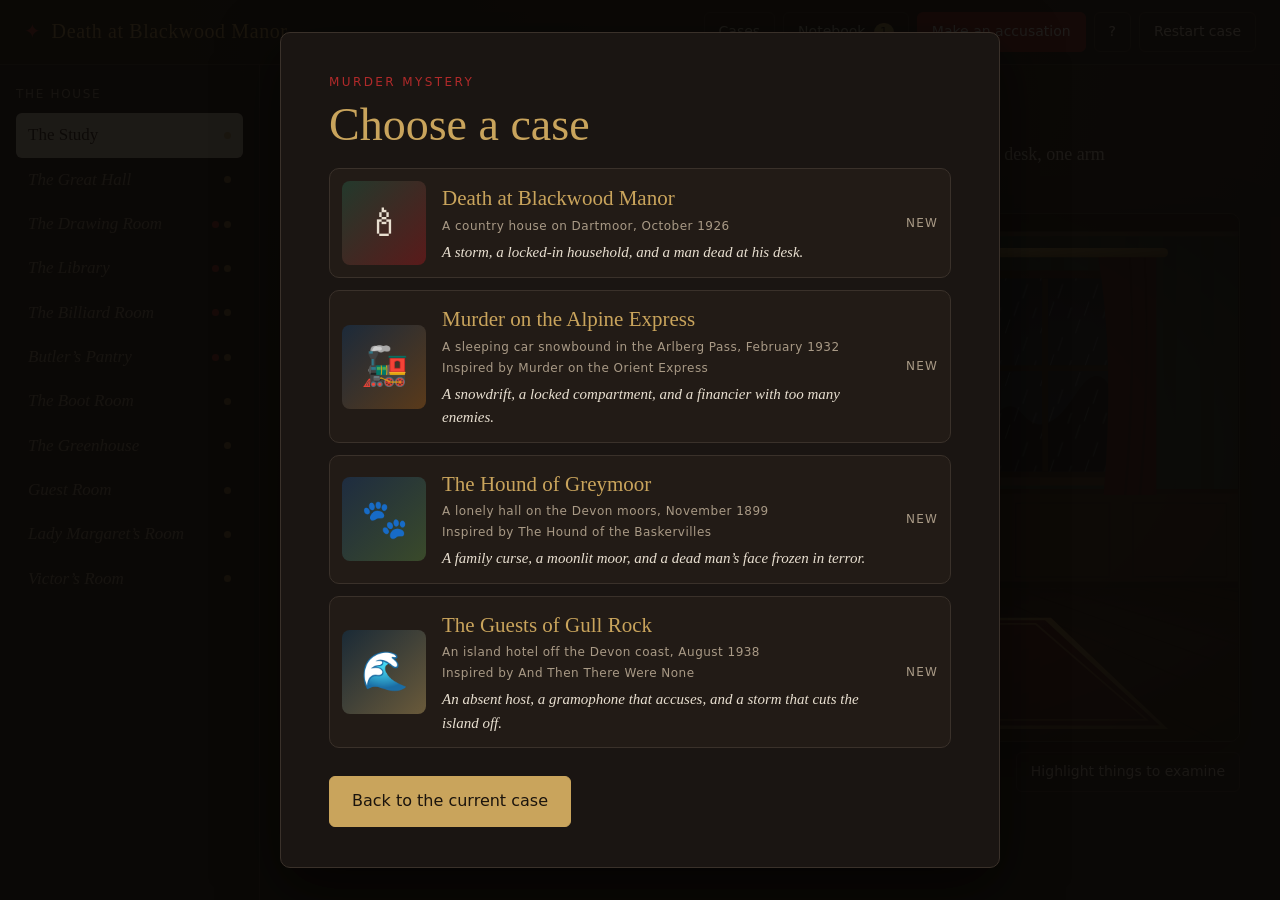
==== web/index.html @ e7888c0e "Three new cases inspired by famous novels, plus a case picker - Murder on the Alpine Express (snowbo" ====
<!doctype html>
<html lang="en">
<head>
  <meta charset="utf-8">
  <meta name="viewport" content="width=device-width, initial-scale=1">
  <title>Murder Mystery</title>
  <link rel="stylesheet" href="style.css">
</head>
<body>
  <header class="topbar">
    <div class="brand">
      <span class="brand-mark">✦</span>
      <span id="case-title">Murder Mystery</span>
    </div>
    <nav class="actions">
      <button id="btn-cases" class="btn btn-ghost">Cases</button>
      <button id="btn-notebook" class="btn">Notebook <span id="clue-count" class="badge">0</span></button>
      <button id="btn-accuse" class="btn btn-danger">Make an accusation</button>
      <button id="btn-help" class="btn btn-ghost" title="How to play">?</button>
      <button id="btn-new" class="btn btn-ghost">Restart case</button>
    </nav>
  </header>

  <main class="layout">
    <aside class="map">
      <h2 id="places-label">Places</h2>
      <ul id="room-list"></ul>
    </aside>

    <section class="room" id="room">
      <h1 id="room-name"></h1>
      <p id="room-desc" class="room-desc"></p>

      <div class="scene-wrap">
        <div id="scene" class="scene"></div>
        <div id="scene-label" class="scene-label" hidden></div>
      </div>
      <div class="scene-bar">
        <span id="scene-count" class="scene-count"></span>
        <button id="btn-hint" class="btn btn-ghost">Highlight things to examine</button>
      </div>
      <article id="reading" class="reading" hidden></article>

      <div id="people-wrap">
        <h3>People here</h3>
        <div id="people" class="people"></div>
      </div>
    </section>
  </main>

  <!-- Interview drawer -->
  <div id="interview" class="overlay" hidden>
    <div class="panel panel-wide">
      <button class="close" data-close>×</button>
      <div class="interview-head">
        <div id="iv-portrait" class="portrait"></div>
        <div>
          <h2 id="iv-name"></h2>
          <div id="iv-role" class="role"></div>
          <p id="iv-bio" class="bio"></p>
        </div>
      </div>
      <div id="iv-log" class="iv-log"></div>
      <h3>Ask about</h3>
      <div id="iv-topics" class="topics"></div>
    </div>
  </div>

  <!-- Notebook -->
  <div id="notebook" class="overlay" hidden>
    <div class="panel panel-wide">
      <button class="close" data-close>×</button>
      <h2>Notebook</h2>
      <div class="tabs" id="nb-tabs">
        <button data-tab="evidence" class="tab active">Evidence</button>
        <button data-tab="testimony" class="tab">Testimony</button>
        <button data-tab="timeline" class="tab">Timeline</button>
        <button data-tab="people" class="tab">People</button>
      </div>
      <div id="nb-body" class="nb-body"></div>
    </div>
  </div>

  <!-- Accusation -->
  <div id="accuse" class="overlay" hidden>
    <div class="panel panel-wide">
      <button class="close" data-close>×</button>
      <h2>Name the killer</h2>
      <p class="muted">You only get to be wrong so many times before people stop listening.</p>
      <form id="accuse-form">
        <fieldset><legend>Who did it?</legend><div id="acc-culprit" class="choices"></div></fieldset>
        <fieldset><legend>How was it done?</legend><div id="acc-method" class="choices"></div></fieldset>
        <fieldset><legend>Why?</legend><div id="acc-motive" class="choices"></div></fieldset>
        <button type="submit" class="btn btn-danger btn-big">Accuse</button>
      </form>
    </div>
  </div>

  <!-- Story screens: intro, verdict, help -->
  <div id="story" class="overlay overlay-dark" hidden>
    <div class="panel panel-story">
      <div id="story-body"></div>
      <div id="story-buttons" class="story-buttons"></div>
    </div>
  </div>

  <div id="toast" class="toast" hidden></div>

  <script type="module" src="js/main.js"></script>
</body>
</html>
---- web/style.css ----
:root {
  --bg: #14110f;
  --bg-2: #1d1916;
  --panel: #f3ead8;
  --panel-2: #e9dcc1;
  --ink: #2a211a;
  --ink-soft: #6b5a48;
  --text: #e8dfd0;
  --text-soft: #a99a86;
  --line: #3a312a;
  --gold: #c9a45c;
  --blood: #8e1f1f;
  --blood-2: #b02a2a;
  --green: #3f6b4f;
  --serif: "Iowan Old Style", "Palatino Linotype", Palatino, "Book Antiqua", Georgia, serif;
  --sans: system-ui, -apple-system, "Segoe UI", Roboto, sans-serif;
}

* { box-sizing: border-box; }
html, body { height: 100%; margin: 0; }
body {
  background: radial-gradient(ellipse at 60% 0%, #2a2019 0%, var(--bg) 60%) fixed, var(--bg);
  color: var(--text);
  font-family: var(--serif);
  font-size: 18px;
  line-height: 1.55;
  display: flex;
  flex-direction: column;
}
[hidden] { display: none !important; }
button { font: inherit; cursor: pointer; }
h1, h2, h3, h4 { font-weight: normal; margin: 0; }
h3 {
  font-family: var(--sans); font-size: 12px; letter-spacing: .14em; text-transform: uppercase;
  color: var(--text-soft); margin: 28px 0 10px;
}

/* ---------- top bar ---------- */
.topbar {
  display: flex; align-items: center; justify-content: space-between; gap: 16px;
  padding: 12px 24px; border-bottom: 1px solid var(--line); background: rgba(0,0,0,.25);
}
.brand { font-size: 20px; letter-spacing: .03em; color: var(--gold); display: flex; gap: 10px; align-items: center; }
.brand-mark { color: var(--blood-2); }
.actions { display: flex; gap: 8px; }

.btn {
  font-family: var(--sans); font-size: 14px;
  background: var(--bg-2); color: var(--text); border: 1px solid var(--line);
  padding: 8px 14px; border-radius: 6px;
}
.btn:hover { border-color: var(--gold); }
.btn-danger { background: var(--blood); border-color: var(--blood); color: #fff; }
.btn-danger:hover { background: var(--blood-2); border-color: var(--blood-2); }
.btn-primary { background: var(--gold); border-color: var(--gold); color: #1b140d; }
.btn-ghost { background: transparent; }
.btn-big { font-size: 16px; padding: 12px 22px; }
.badge {
  display: inline-block; min-width: 20px; padding: 0 6px; margin-left: 4px;
  border-radius: 10px; background: var(--gold); color: #1b140d; font-size: 12px; text-align: center;
}

/* ---------- layout ---------- */
.layout { flex: 1; display: grid; grid-template-columns: 260px 1fr; min-height: 0; }
.map { border-right: 1px solid var(--line); padding: 20px 16px; overflow-y: auto; }
.map h2 { font-family: var(--sans); font-size: 12px; letter-spacing: .14em; text-transform: uppercase; color: var(--text-soft); margin-bottom: 10px; }
.map ul { list-style: none; margin: 0; padding: 0; }
.room-btn {
  width: 100%; display: flex; justify-content: space-between; align-items: center;
  background: none; border: 0; color: var(--text); text-align: left;
  padding: 9px 12px; border-radius: 6px; font-size: 17px;
}
.room-btn:hover { background: var(--bg-2); }
.room-btn.current { background: var(--panel); color: var(--ink); }
.room-btn.unvisited .room-label { color: var(--text-soft); font-style: italic; }
.room-meta { display: flex; gap: 5px; }
.dot { width: 7px; height: 7px; border-radius: 50%; background: var(--gold); opacity: .7; }
.dot-talk { background: var(--blood-2); opacity: 1; }

.room { padding: 20px 40px 48px; overflow-y: auto; max-width: 980px; }
.room h1 { font-size: 34px; color: var(--gold); margin-bottom: 4px; }
.room-desc { font-size: 18px; color: var(--text); max-width: 46em; margin: 0; }

.people { display: flex; flex-wrap: wrap; gap: 12px; }
.person {
  display: flex; align-items: center; gap: 12px; text-align: left;
  background: var(--bg-2); border: 1px solid var(--line); color: var(--text);
  padding: 10px 16px 10px 10px; border-radius: 10px;
}
.person:hover { border-color: var(--gold); }
.person-text { display: flex; flex-direction: column; line-height: 1.25; }
.role { font-family: var(--sans); font-size: 13px; color: var(--text-soft); }
.badge-talk { background: var(--blood-2); color: #fff; margin-left: 6px; }

.portrait {
  flex: none; width: 46px; height: 46px; border-radius: 50%;
  display: grid; place-items: center; font-size: 17px; letter-spacing: .04em;
  color: #fff; background: #555; border: 2px solid rgba(255,255,255,.15);
}
.portrait-big { width: 76px; height: 76px; font-size: 26px; }
.portrait-margaret { background: #4a5a7a; }
.portrait-hale { background: #4f5a4a; }
.portrait-clara { background: #7a5a4a; }
.portrait-thomas { background: #5a5048; }
.portrait-victor { background: #7a3a3a; }

.items { display: flex; flex-wrap: wrap; gap: 10px; }
.item {
  background: var(--panel); color: var(--ink); border: 0;
  padding: 10px 16px; border-radius: 6px; font-size: 17px;
  box-shadow: 0 2px 0 rgba(0,0,0,.4);
}
.item:hover { background: #fff7e6; }
.item.done { background: var(--panel-2); color: var(--ink-soft); }
.tick { color: var(--green); }

.reading {
  margin-top: 24px; background: var(--panel); color: var(--ink);
  padding: 20px 24px; border-radius: 8px; border-left: 4px solid var(--gold);
  max-width: 46em;
}
.reading h4 { font-size: 20px; margin-bottom: 6px; }
.reading p { margin: 0 0 8px; }
.reading-note { font-family: var(--sans); font-size: 13px; color: var(--green); }

/* ---------- overlays ---------- */
.overlay {
  position: fixed; inset: 0; z-index: 10; background: rgba(10,8,6,.7);
  display: grid; place-items: center; padding: 24px;
}
.overlay-dark { background: rgba(10,8,6,.92); }
.panel {
  position: relative; background: var(--panel); color: var(--ink);
  border-radius: 10px; padding: 28px 32px; max-height: calc(100vh - 48px); overflow-y: auto;
  box-shadow: 0 20px 60px rgba(0,0,0,.6);
}
.panel-wide { width: min(820px, 100%); }
.panel h2 { font-size: 28px; margin-bottom: 8px; }
.panel h3 { color: var(--ink-soft); }
.panel .role { color: var(--ink-soft); }
.close {
  position: absolute; top: 10px; right: 14px; background: none; border: 0;
  font-size: 28px; color: var(--ink-soft); line-height: 1;
}
.muted { color: var(--ink-soft); font-style: italic; }
.small { font-size: 14px; }

.interview-head { display: flex; gap: 18px; align-items: center; }
.bio { margin: 4px 0 0; color: var(--ink-soft); }
.iv-log { margin-top: 20px; max-height: 40vh; overflow-y: auto; padding-right: 6px; }
.qa { border-top: 1px solid #d6c7a8; padding: 12px 0; }
.q { font-family: var(--sans); font-size: 14px; color: var(--ink-soft); margin: 0 0 4px; }
.q::before { content: 'You: '; font-weight: 600; }
.a { margin: 0; }
.topics { display: flex; flex-direction: column; gap: 8px; }
.topic {
  text-align: left; background: #fff9ec; border: 1px solid #d6c7a8; color: var(--ink);
  padding: 10px 14px; border-radius: 6px;
}
.topic:hover { border-color: var(--ink); }
.topic-evidence { border-left: 4px solid var(--blood); }
.topic-tag {
  font-family: var(--sans); font-size: 11px; letter-spacing: .08em; text-transform: uppercase;
  color: var(--blood); margin-right: 8px;
}

.tabs { display: flex; gap: 4px; border-bottom: 1px solid #d6c7a8; margin: 12px 0 16px; }
.tab {
  background: none; border: 0; padding: 8px 14px; font-family: var(--sans); font-size: 14px;
  color: var(--ink-soft); border-bottom: 2px solid transparent;
}
.tab.active { color: var(--ink); border-bottom-color: var(--blood); }
.clue { padding: 10px 0; border-bottom: 1px solid #e0d3b7; }
.clue h4 { font-size: 18px; display: flex; justify-content: space-between; gap: 12px; }
.clue p { margin: 4px 0 0; }
.time { font-family: var(--sans); font-size: 13px; color: var(--blood); white-space: nowrap; }
.person-card { display: flex; gap: 14px; align-items: flex-start; }
.timeline { list-style: none; padding: 0; margin: 0; border-left: 2px solid var(--blood); }
.timeline li { display: grid; grid-template-columns: 80px 1fr; gap: 12px; padding: 8px 0 8px 16px; }
.timeline p { margin: 2px 0 0; }

fieldset { border: 0; padding: 0; margin: 18px 0; }
legend { font-family: var(--sans); font-size: 12px; letter-spacing: .14em; text-transform: uppercase; color: var(--ink-soft); margin-bottom: 8px; }
.choices { display: grid; grid-template-columns: 1fr 1fr; gap: 8px; }
.choice {
  display: flex; gap: 10px; align-items: flex-start; padding: 10px 12px;
  background: #fff9ec; border: 1px solid #d6c7a8; border-radius: 6px; cursor: pointer;
}
.choice:has(input:checked) { border-color: var(--blood); box-shadow: inset 0 0 0 1px var(--blood); }
.choice input { margin-top: 5px; accent-color: var(--blood); }

.panel-story {
  width: min(720px, 100%); background: #1a1512; color: var(--text);
  border: 1px solid var(--line); padding: 40px 48px;
}
.panel-story h2 { font-size: 34px; color: var(--gold); margin-bottom: 12px; }
.story-title { font-size: 46px; color: var(--gold); line-height: 1.1; margin-bottom: 8px; }
.eyebrow { font-family: var(--sans); font-size: 12px; letter-spacing: .2em; text-transform: uppercase; color: var(--blood-2); margin: 0 0 8px; }
.tagline { font-style: italic; color: var(--text-soft); }
.rank { font-family: var(--sans); font-size: 14px; letter-spacing: .1em; text-transform: uppercase; color: var(--gold); }
.story-buttons { display: flex; gap: 10px; margin-top: 28px; flex-wrap: wrap; }
.stats { display: flex; gap: 32px; margin-top: 24px; padding-top: 16px; border-top: 1px solid var(--line); }
.stats div { display: flex; flex-direction: column; }
.stats strong { font-size: 28px; color: var(--gold); font-weight: normal; }
.stats span { font-family: var(--sans); font-size: 12px; color: var(--text-soft); text-transform: uppercase; letter-spacing: .1em; }
.help li { margin-bottom: 8px; }

.toast {
  position: fixed; top: 76px; left: 50%; transform: translateX(-50%); z-index: 20;
  background: var(--gold); color: #1b140d; padding: 10px 18px; border-radius: 6px;
  font-family: var(--sans); font-size: 14px; box-shadow: 0 8px 24px rgba(0,0,0,.5);
}

.flash { animation: flash .6s ease-out; }
@keyframes flash { from { opacity: 0; transform: translateY(6px); } to { opacity: 1; transform: none; } }
.toast.flash { animation: toastIn .3s ease-out; }
@keyframes toastIn { from { opacity: 0; transform: translate(-50%, -8px); } to { opacity: 1; transform: translate(-50%, 0); } }

@media (max-width: 800px) {
  .layout { grid-template-columns: 1fr; }
  .map { border-right: 0; border-bottom: 1px solid var(--line); }
  .room { padding: 24px 16px; }
  .choices { grid-template-columns: 1fr; }
}

/* ---------- illustrated scene ---------- */
.room { max-width: 1240px; }
.scene-wrap { position: relative; margin-top: 16px; }
.scene {
  border-radius: 10px; overflow: hidden; border: 1px solid var(--line);
  box-shadow: 0 12px 40px rgba(0,0,0,.5); background: #000; line-height: 0;
  aspect-ratio: 16 / 9; width: min(100%, calc((100vh - 290px) * 16 / 9)); min-width: min(100%, 560px);
}
.scene-svg { display: block; width: 100%; height: 100%; }
.scene .hot { cursor: pointer; transition: filter .15s; }
.scene .hot:hover { filter: brightness(1.35) drop-shadow(0 0 10px rgba(255, 214, 120, .9)); }
.scene .hot.done:hover { filter: brightness(1.15) drop-shadow(0 0 6px rgba(255, 214, 120, .5)); }
.scene.hints .hot:not(.done) { animation: hint 1s ease-in-out infinite alternate; }
@keyframes hint {
  from { filter: drop-shadow(0 0 2px rgba(255, 214, 120, .4)); }
  to   { filter: brightness(1.4) drop-shadow(0 0 16px rgba(255, 214, 120, 1)); }
}
.scene-label {
  position: absolute; transform: translate(14px, -130%); pointer-events: none; z-index: 2;
  background: rgba(20, 16, 12, .92); color: var(--text); border: 1px solid var(--gold);
  font-family: var(--sans); font-size: 13px; padding: 4px 10px; border-radius: 4px; white-space: nowrap;
}
#reading { position: relative; margin-top: 14px; max-width: none; }
.reading .close { top: 6px; right: 10px; font-size: 24px; }
.scene-bar {
  max-width: calc((100vh - 290px) * 16 / 9); min-width: min(100%, 560px);
  display: flex; justify-content: space-between; align-items: center; gap: 12px;
  margin-top: 10px; font-family: var(--sans); font-size: 13px; color: var(--text-soft);
}

/* ---------- case picker ---------- */
.case-list { display: flex; flex-direction: column; gap: 12px; margin-top: 18px; }
.case-card {
  display: grid; grid-template-columns: 84px 1fr auto; gap: 16px; align-items: center; text-align: left;
  background: #221b16; border: 1px solid var(--line); color: var(--text); border-radius: 10px; padding: 12px;
}
.case-card:hover { border-color: var(--gold); background: #2a211b; }
.case-art { width: 84px; height: 84px; border-radius: 8px; display: grid; place-items: center; font-size: 38px; }
.case-text { display: flex; flex-direction: column; gap: 2px; }
.case-text strong { font-size: 21px; font-weight: normal; color: var(--gold); }
.case-meta { font-family: var(--sans); font-size: 12px; color: var(--text-soft); letter-spacing: .04em; }
.case-tag { font-style: italic; font-size: 15px; margin-top: 4px; }
.case-status { font-family: var(--sans); font-size: 12px; color: var(--text-soft); text-transform: uppercase; letter-spacing: .1em; white-space: nowrap; }
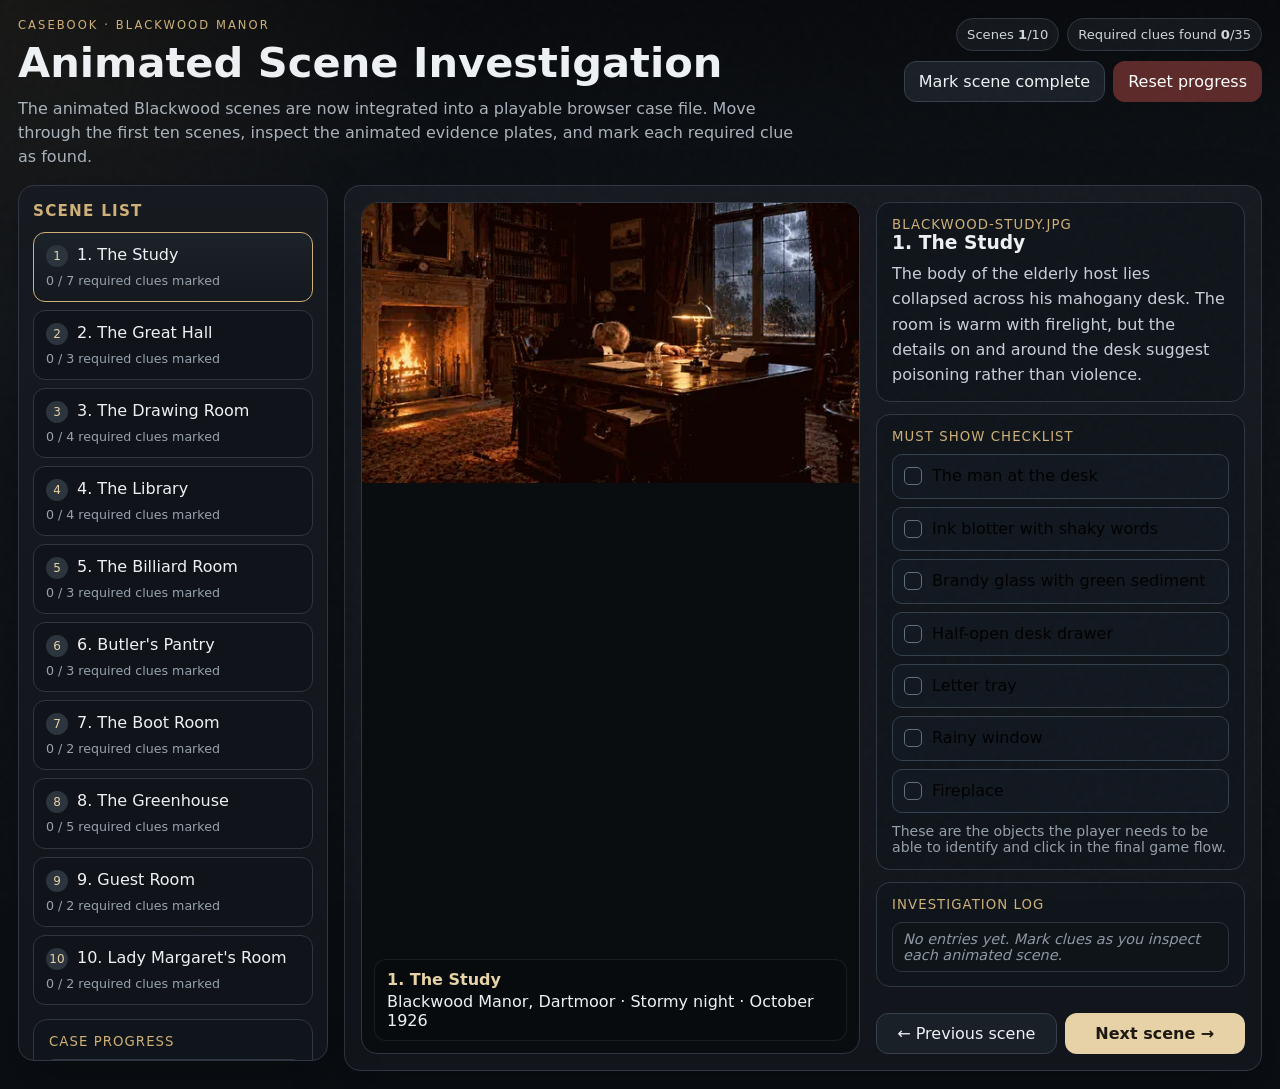
==== commit b55482f6: "Deploy animated Blackwood game" ====
--- a/web/index.html
+++ b/web/index.html
@@ -1,111 +1,89 @@
 <!doctype html>
 <html lang="en">
 <head>
-  <meta charset="utf-8">
-  <meta name="viewport" content="width=device-width, initial-scale=1">
-  <title>Murder Mystery</title>
-  <link rel="stylesheet" href="style.css">
+<meta charset="utf-8">
+<meta name="viewport" content="width=device-width, initial-scale=1, viewport-fit=cover">
+<title>Blackwood Manor Investigation</title>
+<style>
+:root{--bg:#0c0e12;--panel:#151a20;--panel2:#1d232b;--line:#303743;--text:#eef1f4;--muted:#aab3bc;--gold:#cfb078;--gold2:#e6d2a6;--green:#4d8a67;--red:#8e4949;--shadow:0 20px 50px rgba(0,0,0,.35);--r:16px}
+*{box-sizing:border-box} body{margin:0;background:radial-gradient(circle at top left, rgba(207,176,120,.08), transparent 28rem), linear-gradient(180deg,#080a0d,#10151b 30%,#0b0f14 100%);color:var(--text);font-family:Inter,system-ui,-apple-system,Segoe UI,Roboto,Arial,sans-serif}
+body:before{content:"";position:fixed;inset:0;pointer-events:none;opacity:.05;background-image:url("data:image/svg+xml,%3Csvg xmlns='http://www.w3.org/2000/svg' viewBox='0 0 140 140'%3E%3Cfilter id='n'%3E%3CfeTurbulence type='fractalNoise' baseFrequency='.9' numOctaves='4' stitchTiles='stitch'/%3E%3C/filter%3E%3Crect width='100%25' height='100%25' filter='url(%23n)' opacity='.4'/%3E%3C/svg%3E")}
+.app{max-width:1380px;margin:0 auto;padding:18px}.top{display:flex;justify-content:space-between;align-items:flex-start;gap:20px;margin-bottom:16px}.title small{display:block;color:var(--gold);letter-spacing:.18em;text-transform:uppercase;font-size:.72rem;margin-bottom:6px}.title h1{margin:0;font-size:clamp(1.55rem, 3.8vw, 2.6rem)}.title p{margin:10px 0 0;color:var(--muted);max-width:780px;line-height:1.5}.actions{display:flex;gap:8px;flex-wrap:wrap}button{font:inherit;border:1px solid transparent;border-radius:12px;padding:10px 14px;cursor:pointer;transition:.16s ease}button:hover{transform:translateY(-1px)} .primary{background:var(--gold2);color:#1d1811;font-weight:700} .ghost{background:#1a2027;color:var(--text);border-color:#37404b} .danger{background:#5d2a2a;color:#fff}.stats{display:flex;gap:8px;flex-wrap:wrap;justify-content:flex-end} .chip{background:#14181d;border:1px solid var(--line);border-radius:999px;padding:8px 10px;color:#cfd6dd;font-size:.82rem}.layout{display:grid;grid-template-columns:310px 1fr;gap:16px}.panel{background:linear-gradient(180deg,rgba(23,27,33,.98),rgba(18,22,28,.98));border:1px solid var(--line);border-radius:var(--r);box-shadow:var(--shadow)}.sidebar{padding:14px;position:sticky;top:12px;align-self:start;max-height:calc(100vh - 24px);overflow:auto}.sidebar h2{font-size:.95rem;letter-spacing:.08em;text-transform:uppercase;color:var(--gold);margin:2px 0 12px}.scene-list{display:flex;flex-direction:column;gap:8px}.scene-btn{text-align:left;background:#10141a;border:1px solid #2e3741;color:var(--text);padding:12px;border-radius:12px}.scene-btn.active{border-color:var(--gold);background:linear-gradient(180deg,#1c2229,#14191f)}.scene-btn .num{display:inline-grid;place-items:center;width:22px;height:22px;border-radius:50%;background:#2c343d;color:var(--gold2);font-size:.75rem;margin-right:9px}.scene-btn .meta{display:block;color:#97a2ad;font-size:.79rem;margin-top:5px;line-height:1.35}.main{padding:16px}.stage{display:grid;grid-template-columns:1.15fr .85fr;gap:16px}.viewer{background:#0a0d10;border:1px solid #2e3640;border-radius:16px;overflow:hidden;position:relative}.viewer img{display:block;width:100%;height:auto;aspect-ratio:16/9;object-fit:cover;background:#07090b}.viewer .caption{position:absolute;left:12px;right:12px;bottom:12px;background:rgba(8,11,15,.82);backdrop-filter:blur(8px);border:1px solid rgba(255,255,255,.08);border-radius:12px;padding:10px 12px}.viewer .caption b{display:block;color:var(--gold2);margin-bottom:3px}.info{display:flex;flex-direction:column;gap:12px}.card{padding:14px 15px;border:1px solid #2f3741;border-radius:14px;background:#10151b}.card h3{margin:0 0 8px} .card p{margin:0;color:#c7d0d8;line-height:1.58}.filename{color:var(--gold);font-size:.83rem;text-transform:uppercase;letter-spacing:.08em}.must-grid{display:grid;grid-template-columns:1fr;gap:8px;margin-top:10px}.check{display:flex;gap:10px;align-items:flex-start;border:1px solid #33404d;background:#121820;padding:10px 11px;border-radius:10px}.check.done{border-color:#4d8a67;background:#132219} .box{width:18px;height:18px;border-radius:5px;border:1px solid #61707d;display:grid;place-items:center;flex:0 0 auto;margin-top:2px} .check.done .box{background:var(--green);border-color:var(--green)} .check.done .box:after{content:"✓";font-size:.8rem;color:#fff} .check span{line-height:1.4}.note{margin-top:10px;font-size:.88rem;color:#95a0aa}.footer-nav{display:flex;justify-content:space-between;gap:8px;margin-top:14px}.footer-nav button{flex:1}.progressbar{height:8px;background:#1b2128;border:1px solid #2e3740;border-radius:999px;overflow:hidden;margin:10px 0 4px} .fill{height:100%;width:0;background:linear-gradient(90deg,var(--gold),#edd8ab);transition:.25s}.log{max-height:180px;overflow:auto;display:flex;flex-direction:column;gap:8px;margin-top:10px} .entry{padding:8px 10px;border-radius:10px;background:#0f1419;border:1px solid #2c3540;color:#c7cfd7;font-size:.9rem}.empty{color:#8d98a3;font-style:italic}@media (max-width: 980px){.layout{grid-template-columns:1fr}.sidebar{position:relative;top:auto;max-height:none}.stage{grid-template-columns:1fr}.top{flex-direction:column}}
+</style>
 </head>
 <body>
-  <header class="topbar">
-    <div class="brand">
-      <span class="brand-mark">✦</span>
-      <span id="case-title">Murder Mystery</span>
+<div class="app">
+  <div class="top">
+    <div class="title">
+      <small>Casebook · Blackwood Manor</small>
+      <h1>Animated Scene Investigation</h1>
+      <p>The animated Blackwood scenes are now integrated into a playable browser case file. Move through the first ten scenes, inspect the animated evidence plates, and mark each required clue as found.</p>
     </div>
-    <nav class="actions">
-      <button id="btn-cases" class="btn btn-ghost">Cases</button>
-      <button id="btn-notebook" class="btn">Notebook <span id="clue-count" class="badge">0</span></button>
-      <button id="btn-accuse" class="btn btn-danger">Make an accusation</button>
-      <button id="btn-help" class="btn btn-ghost" title="How to play">?</button>
-      <button id="btn-new" class="btn btn-ghost">Restart case</button>
-    </nav>
-  </header>
-
-  <main class="layout">
-    <aside class="map">
-      <h2 id="places-label">Places</h2>
-      <ul id="room-list"></ul>
-    </aside>
-
-    <section class="room" id="room">
-      <h1 id="room-name"></h1>
-      <p id="room-desc" class="room-desc"></p>
-
-      <div class="scene-wrap">
-        <div id="scene" class="scene"></div>
-        <div id="scene-label" class="scene-label" hidden></div>
+    <div>
+      <div class="stats">
+        <span class="chip">Scenes <b id="sceneCounter">1</b>/10</span>
+        <span class="chip">Required clues found <b id="foundCounter">0</b>/<span id="totalCounter">0</span></span>
       </div>
-      <div class="scene-bar">
-        <span id="scene-count" class="scene-count"></span>
-        <button id="btn-hint" class="btn btn-ghost">Highlight things to examine</button>
+      <div class="actions" style="margin-top:10px;justify-content:flex-end">
+        <button class="ghost" id="markAllScene">Mark scene complete</button>
+        <button class="danger" id="resetProgress">Reset progress</button>
       </div>
-      <article id="reading" class="reading" hidden></article>
-
-      <div id="people-wrap">
-        <h3>People here</h3>
-        <div id="people" class="people"></div>
-      </div>
-    </section>
-  </main>
-
-  <!-- Interview drawer -->
-  <div id="interview" class="overlay" hidden>
-    <div class="panel panel-wide">
-      <button class="close" data-close>×</button>
-      <div class="interview-head">
-        <div id="iv-portrait" class="portrait"></div>
-        <div>
-          <h2 id="iv-name"></h2>
-          <div id="iv-role" class="role"></div>
-          <p id="iv-bio" class="bio"></p>
-        </div>
-      </div>
-      <div id="iv-log" class="iv-log"></div>
-      <h3>Ask about</h3>
-      <div id="iv-topics" class="topics"></div>
     </div>
   </div>
-
-  <!-- Notebook -->
-  <div id="notebook" class="overlay" hidden>
-    <div class="panel panel-wide">
-      <button class="close" data-close>×</button>
-      <h2>Notebook</h2>
-      <div class="tabs" id="nb-tabs">
-        <button data-tab="evidence" class="tab active">Evidence</button>
-        <button data-tab="testimony" class="tab">Testimony</button>
-        <button data-tab="timeline" class="tab">Timeline</button>
-        <button data-tab="people" class="tab">People</button>
+  <div class="layout">
+    <aside class="panel sidebar">
+      <h2>Scene list</h2>
+      <div class="scene-list" id="sceneList"></div>
+      <div class="card" style="margin-top:14px">
+        <div class="filename">Case progress</div>
+        <div class="progressbar"><div class="fill" id="progressFill"></div></div>
+        <div class="note" id="progressText">0 of 0 clues found.</div>
       </div>
-      <div id="nb-body" class="nb-body"></div>
-    </div>
+      <div class="card" style="margin-top:14px">
+        <h3 style="margin-bottom:8px">How to use</h3>
+        <p>Each scene uses the animated version of the image, including rain, delayed lightning, and moving firelight where appropriate. Use the checklist to confirm each required object is clearly visible.</p>
+      </div>
+    </aside>
+    <main class="panel main">
+      <div class="stage">
+        <section class="viewer">
+          <img id="sceneImage" alt="Blackwood scene image">
+          <div class="caption"><b id="sceneTitle"></b><span id="sceneSetting"></span></div>
+        </section>
+        <section class="info">
+          <div class="card"><div class="filename" id="sceneFilename"></div><h3 id="sceneHeader"></h3><p id="sceneSummary"></p></div>
+          <div class="card"><div class="filename">Must show checklist</div><div class="must-grid" id="mustGrid"></div><div class="note">These are the objects the player needs to be able to identify and click in the final game flow.</div></div>
+          <div class="card"><div class="filename">Investigation log</div><div class="log" id="log"></div></div>
+          <div class="footer-nav"><button class="ghost" id="prevBtn">← Previous scene</button><button class="primary" id="nextBtn">Next scene →</button></div>
+        </section>
+      </div>
+    </main>
   </div>
-
-  <!-- Accusation -->
-  <div id="accuse" class="overlay" hidden>
-    <div class="panel panel-wide">
-      <button class="close" data-close>×</button>
-      <h2>Name the killer</h2>
-      <p class="muted">You only get to be wrong so many times before people stop listening.</p>
-      <form id="accuse-form">
-        <fieldset><legend>Who did it?</legend><div id="acc-culprit" class="choices"></div></fieldset>
-        <fieldset><legend>How was it done?</legend><div id="acc-method" class="choices"></div></fieldset>
-        <fieldset><legend>Why?</legend><div id="acc-motive" class="choices"></div></fieldset>
-        <button type="submit" class="btn btn-danger btn-big">Accuse</button>
-      </form>
-    </div>
-  </div>
-
-  <!-- Story screens: intro, verdict, help -->
-  <div id="story" class="overlay overlay-dark" hidden>
-    <div class="panel panel-story">
-      <div id="story-body"></div>
-      <div id="story-buttons" class="story-buttons"></div>
-    </div>
-  </div>
-
-  <div id="toast" class="toast" hidden></div>
-
-  <script type="module" src="js/main.js"></script>
+</div>
+<script>
+const SCENES = [{"slug": "blackwood-study", "title": "1. The Study", "filename": "blackwood-study.jpg", "setting": "Blackwood Manor, Dartmoor \u00b7 Stormy night \u00b7 October 1926", "summary": "The body of the elderly host lies collapsed across his mahogany desk. The room is warm with firelight, but the details on and around the desk suggest poisoning rather than violence.", "must": ["The man at the desk", "Ink blotter with shaky words", "Brandy glass with green sediment", "Half-open desk drawer", "Letter tray", "Rainy window", "Fireplace"]}, {"slug": "blackwood-hall", "title": "2. The Great Hall", "filename": "blackwood-hall.jpg", "setting": "Blackwood Manor, Dartmoor \u00b7 Stormy night \u00b7 October 1926", "summary": "The hall shows movement through the house after the storm began. Muddy boot prints cut across the flagstones, passing the telephone and the grandfather clock.", "must": ["Muddy boot prints", "Candlestick telephone", "Grandfather clock"]}, {"slug": "blackwood-drawing", "title": "3. The Drawing Room", "filename": "blackwood-drawing.jpg", "setting": "Blackwood Manor, Dartmoor \u00b7 Stormy night \u00b7 October 1926", "summary": "A polite room under strain: one woman sits rigidly on the settee while a greying man stands near the fire. Coffee service and the piano suggest the room was occupied shortly before the death.", "must": ["Grand piano", "Coffee tray", "Seated woman", "Standing man"]}, {"slug": "blackwood-library", "title": "4. The Library", "filename": "blackwood-library.jpg", "setting": "Blackwood Manor, Dartmoor \u00b7 Stormy night \u00b7 October 1926", "summary": "The library contains correspondence, a typewriter, and two contrasting ink bottles. A nervous young woman sits behind the reading table while the hallway door remains ajar.", "must": ["Typed letters", "Old and new ink bottles", "Half-open door", "Young woman"]}, {"slug": "blackwood-billiard", "title": "5. The Billiard Room", "filename": "blackwood-billiard.jpg", "setting": "Blackwood Manor, Dartmoor \u00b7 Stormy night \u00b7 October 1926", "summary": "The billiard room is cool and tense. The fireplace is dead, the balls are still racked, and a younger man leans on a cue with a whisky in hand.", "must": ["Cold fireplace", "Billiard table", "Man with cue"]}, {"slug": "blackwood-pantry", "title": "6. Butler's Pantry", "filename": "blackwood-pantry.jpg", "setting": "Blackwood Manor, Dartmoor \u00b7 Stormy night \u00b7 October 1926", "summary": "The pantry shows stock control and service activity. A partly emptied decanter and an open cellar ledger sit out while the butler stands by the sink holding brandy.", "must": ["Brandy decanter", "Open cellar ledger", "Butler"]}, {"slug": "blackwood-bootroom", "title": "7. The Boot Room", "filename": "blackwood-bootroom.jpg", "setting": "Blackwood Manor, Dartmoor \u00b7 Stormy night \u00b7 October 1926", "summary": "The boot room connects the house to the storm outside. The riding boots are soaked and caked with soil, and the garden door remains ajar in the rain.", "must": ["Wet riding boots", "Open garden door"]}, {"slug": "blackwood-greenhouse", "title": "8. The Greenhouse", "filename": "blackwood-greenhouse.jpg", "setting": "Blackwood Manor, Dartmoor \u00b7 Stormy night \u00b7 October 1926", "summary": "The greenhouse suggests preparation. Orchids line one side, foxgloves the other, and the potting bench holds a mortar and green-stained muslin.", "must": ["Orchids", "Foxglove plants", "Potting bench", "Mortar and pestle", "Green-stained muslin"]}, {"slug": "blackwood-guest", "title": "9. Guest Room", "filename": "blackwood-guest.jpg", "setting": "Blackwood Manor, Dartmoor \u00b7 Stormy night \u00b7 October 1926", "summary": "A doctor's bag and sealed vial turn this modest room into a key medical lead. The bed, chair, and washstand frame the evidence clearly.", "must": ["Doctor's bag", "Small medicine vial"]}, {"slug": "blackwood-margaret", "title": "10. Lady Margaret's Room", "filename": "blackwood-margaret.jpg", "setting": "Blackwood Manor, Dartmoor \u00b7 Stormy night \u00b7 October 1926", "summary": "An elegant bedroom with controlled decor and private medical hints. The writing case and wall cabinet may connect correspondence to medication.", "must": ["Writing case", "Medicine cabinet"]}];
+const EMBEDDED = {"blackwood-study":"[data-uri]","blackwood-hall":"[data-uri]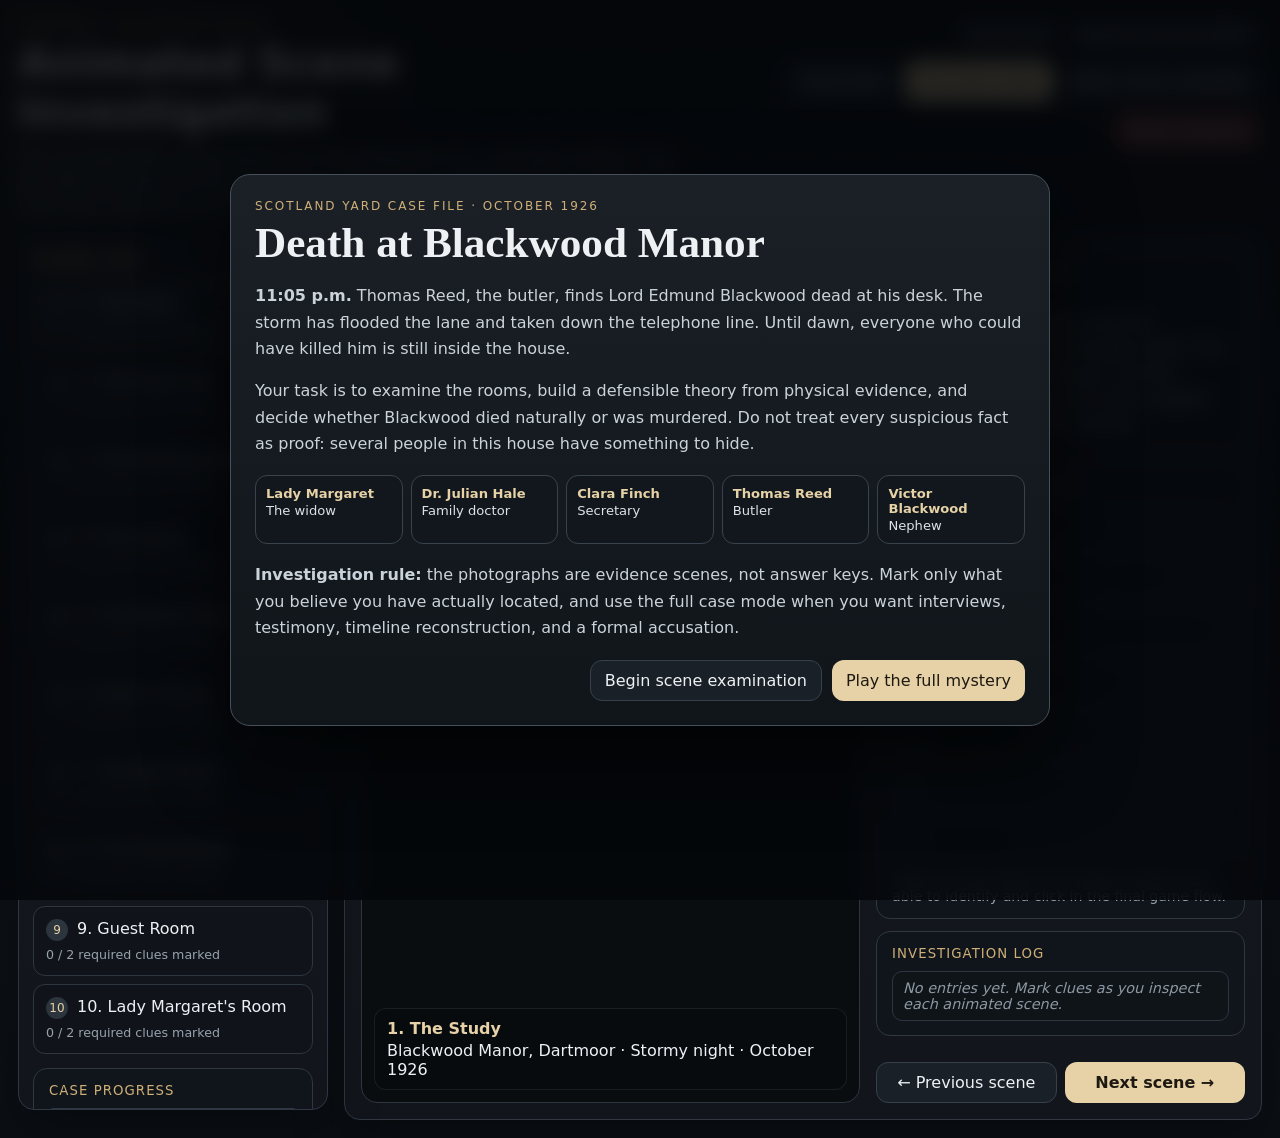
==== commit f52e0179: "Iteration 2: add cinematic case brief and full-case entry point" ====
--- a/web/index.html
+++ b/web/index.html
@@ -9,6 +9,21 @@
 *{box-sizing:border-box} body{margin:0;background:radial-gradient(circle at top left, rgba(207,176,120,.08), transparent 28rem), linear-gradient(180deg,#080a0d,#10151b 30%,#0b0f14 100%);color:var(--text);font-family:Inter,system-ui,-apple-system,Segoe UI,Roboto,Arial,sans-serif}
 body:before{content:"";position:fixed;inset:0;pointer-events:none;opacity:.05;background-image:url("data:image/svg+xml,%3Csvg xmlns='http://www.w3.org/2000/svg' viewBox='0 0 140 140'%3E%3Cfilter id='n'%3E%3CfeTurbulence type='fractalNoise' baseFrequency='.9' numOctaves='4' stitchTiles='stitch'/%3E%3C/filter%3E%3Crect width='100%25' height='100%25' filter='url(%23n)' opacity='.4'/%3E%3C/svg%3E")}
 .app{max-width:1380px;margin:0 auto;padding:18px}.top{display:flex;justify-content:space-between;align-items:flex-start;gap:20px;margin-bottom:16px}.title small{display:block;color:var(--gold);letter-spacing:.18em;text-transform:uppercase;font-size:.72rem;margin-bottom:6px}.title h1{margin:0;font-size:clamp(1.55rem, 3.8vw, 2.6rem)}.title p{margin:10px 0 0;color:var(--muted);max-width:780px;line-height:1.5}.actions{display:flex;gap:8px;flex-wrap:wrap}button{font:inherit;border:1px solid transparent;border-radius:12px;padding:10px 14px;cursor:pointer;transition:.16s ease}button:hover{transform:translateY(-1px)} .primary{background:var(--gold2);color:#1d1811;font-weight:700} .ghost{background:#1a2027;color:var(--text);border-color:#37404b} .danger{background:#5d2a2a;color:#fff}.stats{display:flex;gap:8px;flex-wrap:wrap;justify-content:flex-end} .chip{background:#14181d;border:1px solid var(--line);border-radius:999px;padding:8px 10px;color:#cfd6dd;font-size:.82rem}.layout{display:grid;grid-template-columns:310px 1fr;gap:16px}.panel{background:linear-gradient(180deg,rgba(23,27,33,.98),rgba(18,22,28,.98));border:1px solid var(--line);border-radius:var(--r);box-shadow:var(--shadow)}.sidebar{padding:14px;position:sticky;top:12px;align-self:start;max-height:calc(100vh - 24px);overflow:auto}.sidebar h2{font-size:.95rem;letter-spacing:.08em;text-transform:uppercase;color:var(--gold);margin:2px 0 12px}.scene-list{display:flex;flex-direction:column;gap:8px}.scene-btn{text-align:left;background:#10141a;border:1px solid #2e3741;color:var(--text);padding:12px;border-radius:12px}.scene-btn.active{border-color:var(--gold);background:linear-gradient(180deg,#1c2229,#14191f)}.scene-btn .num{display:inline-grid;place-items:center;width:22px;height:22px;border-radius:50%;background:#2c343d;color:var(--gold2);font-size:.75rem;margin-right:9px}.scene-btn .meta{display:block;color:#97a2ad;font-size:.79rem;margin-top:5px;line-height:1.35}.main{padding:16px}.stage{display:grid;grid-template-columns:1.15fr .85fr;gap:16px}.viewer{background:#0a0d10;border:1px solid #2e3640;border-radius:16px;overflow:hidden;position:relative}.viewer img{display:block;width:100%;height:auto;aspect-ratio:16/9;object-fit:cover;background:#07090b}.viewer .caption{position:absolute;left:12px;right:12px;bottom:12px;background:rgba(8,11,15,.82);backdrop-filter:blur(8px);border:1px solid rgba(255,255,255,.08);border-radius:12px;padding:10px 12px}.viewer .caption b{display:block;color:var(--gold2);margin-bottom:3px}.info{display:flex;flex-direction:column;gap:12px}.card{padding:14px 15px;border:1px solid #2f3741;border-radius:14px;background:#10151b}.card h3{margin:0 0 8px} .card p{margin:0;color:#c7d0d8;line-height:1.58}.filename{color:var(--gold);font-size:.83rem;text-transform:uppercase;letter-spacing:.08em}.must-grid{display:grid;grid-template-columns:1fr;gap:8px;margin-top:10px}.check{display:flex;gap:10px;align-items:flex-start;border:1px solid #33404d;background:#121820;padding:10px 11px;border-radius:10px}.check.done{border-color:#4d8a67;background:#132219} .box{width:18px;height:18px;border-radius:5px;border:1px solid #61707d;display:grid;place-items:center;flex:0 0 auto;margin-top:2px} .check.done .box{background:var(--green);border-color:var(--green)} .check.done .box:after{content:"✓";font-size:.8rem;color:#fff} .check span{line-height:1.4}.note{margin-top:10px;font-size:.88rem;color:#95a0aa}.footer-nav{display:flex;justify-content:space-between;gap:8px;margin-top:14px}.footer-nav button{flex:1}.progressbar{height:8px;background:#1b2128;border:1px solid #2e3740;border-radius:999px;overflow:hidden;margin:10px 0 4px} .fill{height:100%;width:0;background:linear-gradient(90deg,var(--gold),#edd8ab);transition:.25s}.log{max-height:180px;overflow:auto;display:flex;flex-direction:column;gap:8px;margin-top:10px} .entry{padding:8px 10px;border-radius:10px;background:#0f1419;border:1px solid #2c3540;color:#c7cfd7;font-size:.9rem}.empty{color:#8d98a3;font-style:italic}@media (max-width: 980px){.layout{grid-template-columns:1fr}.sidebar{position:relative;top:auto;max-height:none}.stage{grid-template-columns:1fr}.top{flex-direction:column}}
+
+/* iteration 2: narrative framing + mode navigation */
+.linkbtn{display:inline-flex;align-items:center;justify-content:center;text-decoration:none;font:inherit;border-radius:12px;padding:10px 14px;transition:.16s ease}
+.linkbtn:hover{transform:translateY(-1px)}
+.story-overlay{position:fixed;inset:0;z-index:50;background:rgba(4,7,10,.84);backdrop-filter:blur(10px);display:grid;place-items:center;padding:18px}
+.story-overlay[hidden]{display:none}
+.story-panel{width:min(820px,100%);max-height:min(88vh,820px);overflow:auto;background:linear-gradient(180deg,#1b2027,#10151a);border:1px solid #46505b;border-radius:20px;box-shadow:0 30px 80px rgba(0,0,0,.6);padding:24px}
+.story-kicker{color:var(--gold);letter-spacing:.16em;text-transform:uppercase;font-size:.75rem}
+.story-panel h2{font-family:Georgia,serif;font-size:clamp(1.8rem,4vw,2.7rem);margin:.3rem 0 .6rem}
+.story-panel p{color:#cbd3da;line-height:1.65}
+.suspect-grid{display:grid;grid-template-columns:repeat(5,1fr);gap:8px;margin:18px 0}
+.suspect-chip{border:1px solid #39434d;background:#11171d;border-radius:12px;padding:10px;font-size:.82rem;color:#dbe2e8}
+.suspect-chip b{display:block;color:var(--gold2);margin-bottom:2px}
+.story-actions{display:flex;gap:10px;justify-content:flex-end;flex-wrap:wrap;margin-top:18px}
+@media(max-width:760px){.suspect-grid{grid-template-columns:1fr 1fr}.story-actions>*{flex:1}}
 </style>
 </head>
 <body>
@@ -25,6 +40,8 @@
         <span class="chip">Required clues found <b id="foundCounter">0</b>/<span id="totalCounter">0</span></span>
       </div>
       <div class="actions" style="margin-top:10px;justify-content:flex-end">
+        <button class="ghost" id="caseBrief">Case brief</button>
+        <a class="linkbtn primary" href="full-case.html">Full case mode</a>
         <button class="ghost" id="markAllScene">Mark scene complete</button>
         <button class="danger" id="resetProgress">Reset progress</button>
       </div>
@@ -60,6 +77,27 @@
     </main>
   </div>
 </div>
+
+<div class="story-overlay" id="briefModal" hidden>
+  <div class="story-panel" role="dialog" aria-modal="true" aria-labelledby="briefTitle">
+    <div class="story-kicker">Scotland Yard case file · October 1926</div>
+    <h2 id="briefTitle">Death at Blackwood Manor</h2>
+    <p><b>11:05 p.m.</b> Thomas Reed, the butler, finds Lord Edmund Blackwood dead at his desk. The storm has flooded the lane and taken down the telephone line. Until dawn, everyone who could have killed him is still inside the house.</p>
+    <p>Your task is to examine the rooms, build a defensible theory from physical evidence, and decide whether Blackwood died naturally or was murdered. Do not treat every suspicious fact as proof: several people in this house have something to hide.</p>
+    <div class="suspect-grid">
+      <div class="suspect-chip"><b>Lady Margaret</b>The widow</div>
+      <div class="suspect-chip"><b>Dr. Julian Hale</b>Family doctor</div>
+      <div class="suspect-chip"><b>Clara Finch</b>Secretary</div>
+      <div class="suspect-chip"><b>Thomas Reed</b>Butler</div>
+      <div class="suspect-chip"><b>Victor Blackwood</b>Nephew</div>
+    </div>
+    <p><b>Investigation rule:</b> the photographs are evidence scenes, not answer keys. Mark only what you believe you have actually located, and use the full case mode when you want interviews, testimony, timeline reconstruction, and a formal accusation.</p>
+    <div class="story-actions">
+      <button class="ghost" id="briefClose">Begin scene examination</button>
+      <a class="linkbtn primary" href="full-case.html">Play the full mystery</a>
+    </div>
+  </div>
+</div>
 <script>
 const SCENES = [{"slug": "blackwood-study", "title": "1. The Study", "filename": "blackwood-study.jpg", "setting": "Blackwood Manor, Dartmoor \u00b7 Stormy night \u00b7 October 1926", "summary": "The body of the elderly host lies collapsed across his mahogany desk. The room is warm with firelight, but the details on and around the desk suggest poisoning rather than violence.", "must": ["The man at the desk", "Ink blotter with shaky words", "Brandy glass with green sediment", "Half-open desk drawer", "Letter tray", "Rainy window", "Fireplace"]}, {"slug": "blackwood-hall", "title": "2. The Great Hall", "filename": "blackwood-hall.jpg", "setting": "Blackwood Manor, Dartmoor \u00b7 Stormy night \u00b7 October 1926", "summary": "The hall shows movement through the house after the storm began. Muddy boot prints cut across the flagstones, passing the telephone and the grandfather clock.", "must": ["Muddy boot prints", "Candlestick telephone", "Grandfather clock"]}, {"slug": "blackwood-drawing", "title": "3. The Drawing Room", "filename": "blackwood-drawing.jpg", "setting": "Blackwood Manor, Dartmoor \u00b7 Stormy night \u00b7 October 1926", "summary": "A polite room under strain: one woman sits rigidly on the settee while a greying man stands near the fire. Coffee service and the piano suggest the room was occupied shortly before the death.", "must": ["Grand piano", "Coffee tray", "Seated woman", "Standing man"]}, {"slug": "blackwood-library", "title": "4. The Library", "filename": "blackwood-library.jpg", "setting": "Blackwood Manor, Dartmoor \u00b7 Stormy night \u00b7 October 1926", "summary": "The library contains correspondence, a typewriter, and two contrasting ink bottles. A nervous young woman sits behind the reading table while the hallway door remains ajar.", "must": ["Typed letters", "Old and new ink bottles", "Half-open door", "Young woman"]}, {"slug": "blackwood-billiard", "title": "5. The Billiard Room", "filename": "blackwood-billiard.jpg", "setting": "Blackwood Manor, Dartmoor \u00b7 Stormy night \u00b7 October 1926", "summary": "The billiard room is cool and tense. The fireplace is dead, the balls are still racked, and a younger man leans on a cue with a whisky in hand.", "must": ["Cold fireplace", "Billiard table", "Man with cue"]}, {"slug": "blackwood-pantry", "title": "6. Butler's Pantry", "filename": "blackwood-pantry.jpg", "setting": "Blackwood Manor, Dartmoor \u00b7 Stormy night \u00b7 October 1926", "summary": "The pantry shows stock control and service activity. A partly emptied decanter and an open cellar ledger sit out while the butler stands by the sink holding brandy.", "must": ["Brandy decanter", "Open cellar ledger", "Butler"]}, {"slug": "blackwood-bootroom", "title": "7. The Boot Room", "filename": "blackwood-bootroom.jpg", "setting": "Blackwood Manor, Dartmoor \u00b7 Stormy night \u00b7 October 1926", "summary": "The boot room connects the house to the storm outside. The riding boots are soaked and caked with soil, and the garden door remains ajar in the rain.", "must": ["Wet riding boots", "Open garden door"]}, {"slug": "blackwood-greenhouse", "title": "8. The Greenhouse", "filename": "blackwood-greenhouse.jpg", "setting": "Blackwood Manor, Dartmoor \u00b7 Stormy night \u00b7 October 1926", "summary": "The greenhouse suggests preparation. Orchids line one side, foxgloves the other, and the potting bench holds a mortar and green-stained muslin.", "must": ["Orchids", "Foxglove plants", "Potting bench", "Mortar and pestle", "Green-stained muslin"]}, {"slug": "blackwood-guest", "title": "9. Guest Room", "filename": "blackwood-guest.jpg", "setting": "Blackwood Manor, Dartmoor \u00b7 Stormy night \u00b7 October 1926", "summary": "A doctor's bag and sealed vial turn this modest room into a key medical lead. The bed, chair, and washstand frame the evidence clearly.", "must": ["Doctor's bag", "Small medicine vial"]}, {"slug": "blackwood-margaret", "title": "10. Lady Margaret's Room", "filename": "blackwood-margaret.jpg", "setting": "Blackwood Manor, Dartmoor \u00b7 Stormy night \u00b7 October 1926", "summary": "An elegant bedroom with controlled decor and private medical hints. The writing case and wall cabinet may connect correspondence to medication.", "must": ["Writing case", "Medicine cabinet"]}];
 const EMBEDDED = {"blackwood-study":"[data-uri]","blackwood-hall":"[data-uri]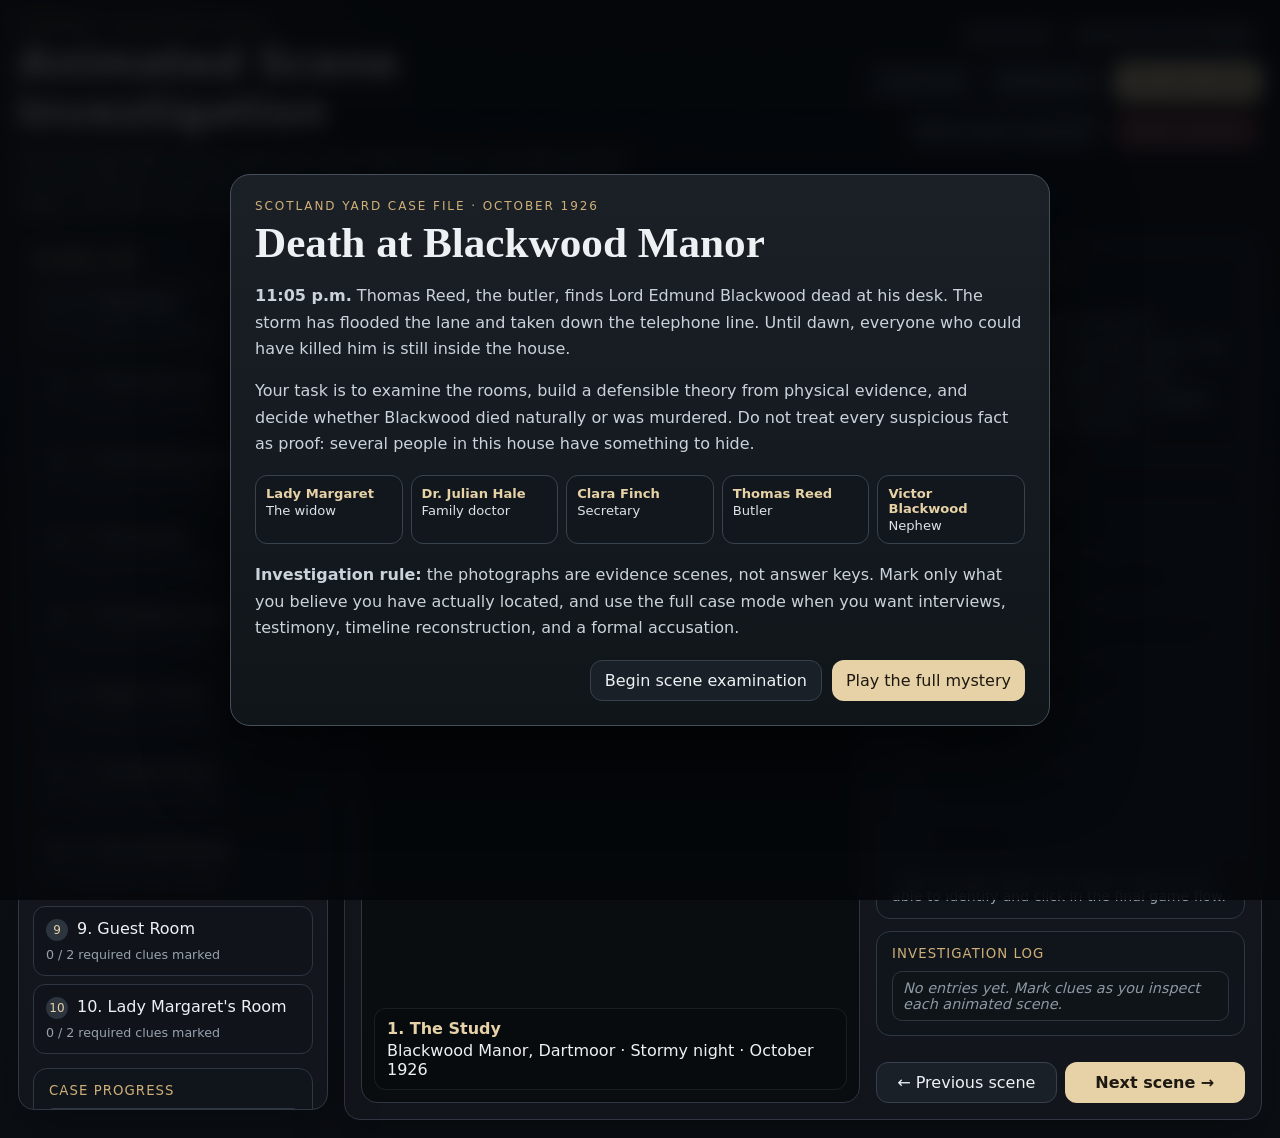
==== commit b7c42985: "Iteration 3: add persistent detective notebook and evidence context" ====
--- a/web/index.html
+++ b/web/index.html
@@ -24,6 +24,14 @@
 .suspect-chip b{display:block;color:var(--gold2);margin-bottom:2px}
 .story-actions{display:flex;gap:10px;justify-content:flex-end;flex-wrap:wrap;margin-top:18px}
 @media(max-width:760px){.suspect-grid{grid-template-columns:1fr 1fr}.story-actions>*{flex:1}}
+
+/* iteration 3: detective notebook */
+.notebook-list{display:grid;gap:10px;margin-top:14px}
+.notebook-entry{border:1px solid #34404b;background:#0f151b;border-radius:12px;padding:12px 14px}
+.notebook-entry .where{display:block;color:var(--gold);font-size:.72rem;letter-spacing:.1em;text-transform:uppercase;margin-bottom:4px}
+.notebook-entry b{color:#f0e4c7}
+.notebook-entry p{margin:5px 0 0;color:#adb8c1;line-height:1.45;font-size:.92rem}
+.notebook-empty{border:1px dashed #3b4650;border-radius:12px;padding:20px;color:#929da7;text-align:center}
 </style>
 </head>
 <body>
@@ -41,6 +49,7 @@
       </div>
       <div class="actions" style="margin-top:10px;justify-content:flex-end">
         <button class="ghost" id="caseBrief">Case brief</button>
+        <button class="ghost" id="openNotebook">Notebook <span id="notebookBadge">0</span></button>
         <a class="linkbtn primary" href="full-case.html">Full case mode</a>
         <button class="ghost" id="markAllScene">Mark scene complete</button>
         <button class="danger" id="resetProgress">Reset progress</button>
@@ -98,9 +107,77 @@
     </div>
   </div>
 </div>
+
+<div class="story-overlay" id="notebookModal" hidden>
+  <div class="story-panel" role="dialog" aria-modal="true" aria-labelledby="notebookTitle">
+    <div class="story-kicker">Inspector's notebook</div>
+    <h2 id="notebookTitle">Evidence collected</h2>
+    <p>The notebook records only evidence you have marked in the animated scenes. Suspicion is not proof; compare physical clues across rooms before forming a theory.</p>
+    <div class="notebook-list" id="notebookList"></div>
+    <div class="story-actions"><button class="primary" id="notebookClose">Return to investigation</button></div>
+  </div>
+</div>
 <script>
 const SCENES = [{"slug": "blackwood-study", "title": "1. The Study", "filename": "blackwood-study.jpg", "setting": "Blackwood Manor, Dartmoor \u00b7 Stormy night \u00b7 October 1926", "summary": "The body of the elderly host lies collapsed across his mahogany desk. The room is warm with firelight, but the details on and around the desk suggest poisoning rather than violence.", "must": ["The man at the desk", "Ink blotter with shaky words", "Brandy glass with green sediment", "Half-open desk drawer", "Letter tray", "Rainy window", "Fireplace"]}, {"slug": "blackwood-hall", "title": "2. The Great Hall", "filename": "blackwood-hall.jpg", "setting": "Blackwood Manor, Dartmoor \u00b7 Stormy night \u00b7 October 1926", "summary": "The hall shows movement through the house after the storm began. Muddy boot prints cut across the flagstones, passing the telephone and the grandfather clock.", "must": ["Muddy boot prints", "Candlestick telephone", "Grandfather clock"]}, {"slug": "blackwood-drawing", "title": "3. The Drawing Room", "filename": "blackwood-drawing.jpg", "setting": "Blackwood Manor, Dartmoor \u00b7 Stormy night \u00b7 October 1926", "summary": "A polite room under strain: one woman sits rigidly on the settee while a greying man stands near the fire. Coffee service and the piano suggest the room was occupied shortly before the death.", "must": ["Grand piano", "Coffee tray", "Seated woman", "Standing man"]}, {"slug": "blackwood-library", "title": "4. The Library", "filename": "blackwood-library.jpg", "setting": "Blackwood Manor, Dartmoor \u00b7 Stormy night \u00b7 October 1926", "summary": "The library contains correspondence, a typewriter, and two contrasting ink bottles. A nervous young woman sits behind the reading table while the hallway door remains ajar.", "must": ["Typed letters", "Old and new ink bottles", "Half-open door", "Young woman"]}, {"slug": "blackwood-billiard", "title": "5. The Billiard Room", "filename": "blackwood-billiard.jpg", "setting": "Blackwood Manor, Dartmoor \u00b7 Stormy night \u00b7 October 1926", "summary": "The billiard room is cool and tense. The fireplace is dead, the balls are still racked, and a younger man leans on a cue with a whisky in hand.", "must": ["Cold fireplace", "Billiard table", "Man with cue"]}, {"slug": "blackwood-pantry", "title": "6. Butler's Pantry", "filename": "blackwood-pantry.jpg", "setting": "Blackwood Manor, Dartmoor \u00b7 Stormy night \u00b7 October 1926", "summary": "The pantry shows stock control and service activity. A partly emptied decanter and an open cellar ledger sit out while the butler stands by the sink holding brandy.", "must": ["Brandy decanter", "Open cellar ledger", "Butler"]}, {"slug": "blackwood-bootroom", "title": "7. The Boot Room", "filename": "blackwood-bootroom.jpg", "setting": "Blackwood Manor, Dartmoor \u00b7 Stormy night \u00b7 October 1926", "summary": "The boot room connects the house to the storm outside. The riding boots are soaked and caked with soil, and the garden door remains ajar in the rain.", "must": ["Wet riding boots", "Open garden door"]}, {"slug": "blackwood-greenhouse", "title": "8. The Greenhouse", "filename": "blackwood-greenhouse.jpg", "setting": "Blackwood Manor, Dartmoor \u00b7 Stormy night \u00b7 October 1926", "summary": "The greenhouse suggests preparation. Orchids line one side, foxgloves the other, and the potting bench holds a mortar and green-stained muslin.", "must": ["Orchids", "Foxglove plants", "Potting bench", "Mortar and pestle", "Green-stained muslin"]}, {"slug": "blackwood-guest", "title": "9. Guest Room", "filename": "blackwood-guest.jpg", "setting": "Blackwood Manor, Dartmoor \u00b7 Stormy night \u00b7 October 1926", "summary": "A doctor's bag and sealed vial turn this modest room into a key medical lead. The bed, chair, and washstand frame the evidence clearly.", "must": ["Doctor's bag", "Small medicine vial"]}, {"slug": "blackwood-margaret", "title": "10. Lady Margaret's Room", "filename": "blackwood-margaret.jpg", "setting": "Blackwood Manor, Dartmoor \u00b7 Stormy night \u00b7 October 1926", "summary": "An elegant bedroom with controlled decor and private medical hints. The writing case and wall cabinet may connect correspondence to medication.", "must": ["Writing case", "Medicine cabinet"]}];
 const EMBEDDED = {"blackwood-study":"[data-uri]","blackwood-hall":"[data-uri]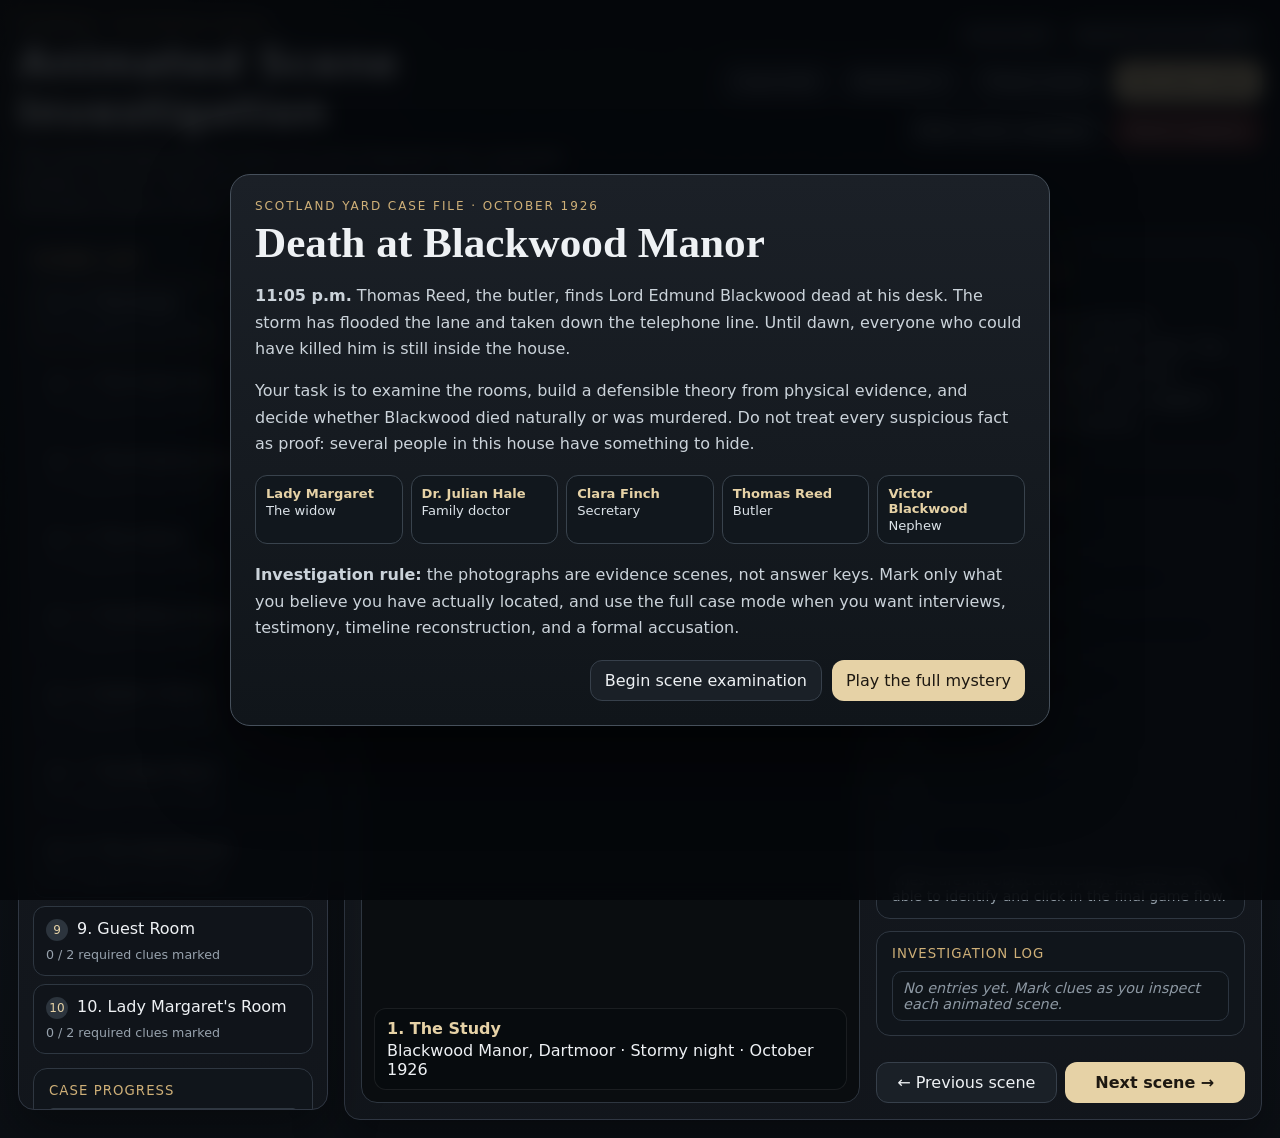
==== commit a79314ca: "Iteration 4: add evidence-driven theory board" ====
--- a/web/index.html
+++ b/web/index.html
@@ -32,6 +32,17 @@
 .notebook-entry b{color:#f0e4c7}
 .notebook-entry p{margin:5px 0 0;color:#adb8c1;line-height:1.45;font-size:.92rem}
 .notebook-empty{border:1px dashed #3b4650;border-radius:12px;padding:20px;color:#929da7;text-align:center}
+
+/* iteration 4: theory board */
+.theory-grid{display:grid;grid-template-columns:repeat(3,1fr);gap:12px;margin-top:16px}
+.theory-col{border:1px solid #35414c;background:#0f151b;border-radius:14px;padding:14px}
+.theory-col h3{margin:0 0 8px;color:var(--gold2);font-size:1rem}
+.theory-col select{width:100%;background:#171e25;color:var(--text);border:1px solid #46525e;border-radius:10px;padding:10px;font:inherit}
+.suspect-notes{display:grid;grid-template-columns:1fr 1fr;gap:8px;margin-top:14px}
+.suspect-note{border-left:3px solid var(--gold);background:#10161c;padding:9px 10px;border-radius:8px;color:#b8c1c9;font-size:.84rem;line-height:1.4}
+.suspect-note b{color:#eee;display:block}
+.theory-status{margin-top:12px;padding:10px;border-radius:10px;background:#151d24;color:#b9c4cc;font-size:.9rem}
+@media(max-width:760px){.theory-grid{grid-template-columns:1fr}.suspect-notes{grid-template-columns:1fr}}
 </style>
 </head>
 <body>
@@ -50,6 +61,7 @@
       <div class="actions" style="margin-top:10px;justify-content:flex-end">
         <button class="ghost" id="caseBrief">Case brief</button>
         <button class="ghost" id="openNotebook">Notebook <span id="notebookBadge">0</span></button>
+        <button class="ghost" id="openTheory">Theory board</button>
         <a class="linkbtn primary" href="full-case.html">Full case mode</a>
         <button class="ghost" id="markAllScene">Mark scene complete</button>
         <button class="danger" id="resetProgress">Reset progress</button>
@@ -115,6 +127,28 @@
     <p>The notebook records only evidence you have marked in the animated scenes. Suspicion is not proof; compare physical clues across rooms before forming a theory.</p>
     <div class="notebook-list" id="notebookList"></div>
     <div class="story-actions"><button class="primary" id="notebookClose">Return to investigation</button></div>
+  </div>
+</div>
+
+<div class="story-overlay" id="theoryModal" hidden>
+  <div class="story-panel" role="dialog" aria-modal="true" aria-labelledby="theoryTitle">
+    <div class="story-kicker">Working hypothesis</div>
+    <h2 id="theoryTitle">Build your theory</h2>
+    <p>A strong case must explain <b>who</b>, <b>how</b>, and <b>why</b> without ignoring contradictory evidence. This board saves your current hypothesis but does not tell you whether it is right.</p>
+    <div class="theory-grid">
+      <div class="theory-col"><h3>Who?</h3><select id="theoryWho"><option value="">Choose a suspect…</option><option value="margaret">Lady Margaret Blackwood</option><option value="hale">Dr. Julian Hale</option><option value="clara">Clara Finch</option><option value="thomas">Thomas Reed</option><option value="victor">Victor Blackwood</option></select></div>
+      <div class="theory-col"><h3>How?</h3><select id="theoryHow"><option value="">Choose a method…</option><option value="heart">Natural heart failure</option><option value="vial">Digitalis from the doctor's vial</option><option value="decanter">Poison in the shared decanter</option><option value="foxglove">Homemade foxglove poison in the glass</option></select></div>
+      <div class="theory-col"><h3>Why?</h3><select id="theoryWhy"><option value="">Choose a motive…</option><option value="money">Inheritance and urgent gambling debts</option><option value="love">Freedom to pursue a hidden romance</option><option value="bequest">A promised benefit under the new will</option><option value="theft">Conceal theft from the wine cellar</option></select></div>
+    </div>
+    <div class="suspect-notes">
+      <div class="suspect-note"><b>Lady Margaret</b>Potential inheritance and a private relationship. Test motive against opportunity and physical evidence.</div>
+      <div class="suspect-note"><b>Dr. Hale</b>Knows digitalis and foxglove. Distinguish expertise from access to the actual poison source.</div>
+      <div class="suspect-note"><b>Clara Finch</b>Near the study and aware of household movements. Separate what she saw from what she could have done.</div>
+      <div class="suspect-note"><b>Thomas Reed</b>Handled the brandy and has a secret in the cellar books. Compare the decanter with the victim's glass.</div>
+      <div class="suspect-note"><b>Victor Blackwood</b>Money trouble and a disputed alibi. Compare his story with the billiard room, boot room, and greenhouse.</div>
+    </div>
+    <div class="theory-status" id="theoryStatus">No theory saved yet.</div>
+    <div class="story-actions"><button class="ghost" id="theoryClose">Close</button><button class="primary" id="saveTheory">Save working theory</button></div>
   </div>
 </div>
 <script>
@@ -198,6 +232,26 @@
 $('nextBtn').onclick=()=>{ if(state.scene<SCENES.length-1){ state.scene++; save(); render(); } };
 $('markAllScene').onclick=()=>{ foundForScene(state.scene).fill(true); save(); addLog(`Marked all required clues in ${SCENES[state.scene].title}.`); render(); };
 $('resetProgress').onclick=()=>{ if(confirm('Reset all clue progress for this case?')){ state.scene=0; state.found={}; save(); logEl.innerHTML=''; render(); } };
+
+
+function closeTheory(){ $('theoryModal').hidden=true; }
+function loadTheoryUI(){
+  const t=state.theory||{};
+  $('theoryWho').value=t.who||''; $('theoryHow').value=t.how||''; $('theoryWhy').value=t.why||'';
+  const labels=[];
+  if(t.who) labels.push($('theoryWho').selectedOptions[0]?.textContent);
+  if(t.how) labels.push($('theoryHow').selectedOptions[0]?.textContent);
+  if(t.why) labels.push($('theoryWhy').selectedOptions[0]?.textContent);
+  $('theoryStatus').textContent=labels.length===3 ? 'Saved theory: '+labels.join(' · ') : 'Choose all three parts to create a complete working theory.';
+}
+$('openTheory').onclick=()=>{ loadTheoryUI(); $('theoryModal').hidden=false; };
+$('theoryClose').onclick=closeTheory;
+$('theoryModal').addEventListener('click',(e)=>{ if(e.target===$('theoryModal')) closeTheory(); });
+$('saveTheory').onclick=()=>{
+  state.theory={who:$('theoryWho').value,how:$('theoryHow').value,why:$('theoryWhy').value};
+  save(); loadTheoryUI();
+  addLog('Working theory updated.');
+};
 
 function closeNotebook(){ $('notebookModal').hidden=true; }
 function renderNotebook(){
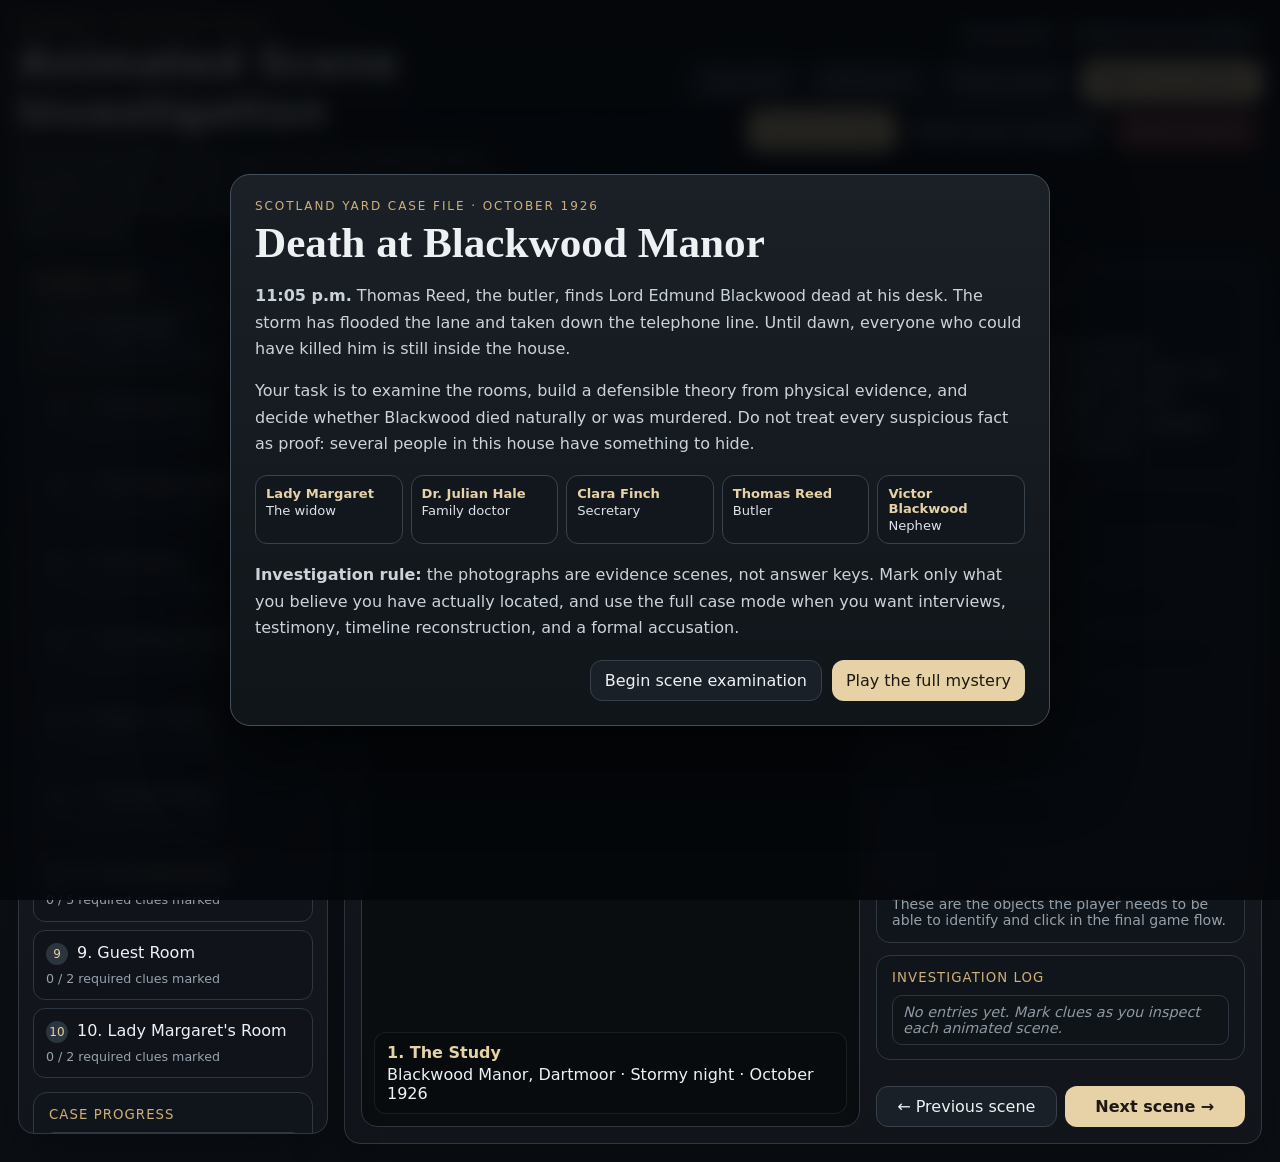
==== commit 0f20cfa3: "Iteration 5: add formal accusation, limited attempts, and evidence-based verdict" ====
--- a/web/index.html
+++ b/web/index.html
@@ -43,6 +43,16 @@
 .suspect-note b{color:#eee;display:block}
 .theory-status{margin-top:12px;padding:10px;border-radius:10px;background:#151d24;color:#b9c4cc;font-size:.9rem}
 @media(max-width:760px){.theory-grid{grid-template-columns:1fr}.suspect-notes{grid-template-columns:1fr}}
+
+/* iteration 5: accusation and verdict */
+.accuse-warning{padding:10px 12px;border-radius:10px;background:#241b13;border:1px solid #5a4529;color:#d9c7a5;margin-top:12px;font-size:.9rem}
+.verdict{display:none;margin-top:14px;padding:16px;border-radius:14px;border:1px solid #395846;background:#102019}
+.verdict.show{display:block}
+.verdict.bad{border-color:#6a3c3c;background:#261313}
+.verdict h3{margin:0 0 8px;color:#f1e4c3}
+.chain{display:grid;gap:7px;margin-top:10px}
+.chain div{padding:8px 10px;background:rgba(255,255,255,.04);border-radius:8px;color:#cbd5cc;font-size:.9rem}
+.attempts{font-size:.82rem;color:#9faab4;margin-top:8px}
 </style>
 </head>
 <body>
@@ -62,6 +72,7 @@
         <button class="ghost" id="caseBrief">Case brief</button>
         <button class="ghost" id="openNotebook">Notebook <span id="notebookBadge">0</span></button>
         <button class="ghost" id="openTheory">Theory board</button>
+        <button class="primary" id="openAccuse">Make accusation</button>
         <a class="linkbtn primary" href="full-case.html">Full case mode</a>
         <button class="ghost" id="markAllScene">Mark scene complete</button>
         <button class="danger" id="resetProgress">Reset progress</button>
@@ -149,6 +160,23 @@
     </div>
     <div class="theory-status" id="theoryStatus">No theory saved yet.</div>
     <div class="story-actions"><button class="ghost" id="theoryClose">Close</button><button class="primary" id="saveTheory">Save working theory</button></div>
+  </div>
+</div>
+
+<div class="story-overlay" id="accuseModal" hidden>
+  <div class="story-panel" role="dialog" aria-modal="true" aria-labelledby="accuseTitle">
+    <div class="story-kicker">Formal accusation</div>
+    <h2 id="accuseTitle">Name the killer</h2>
+    <p>Your accusation must identify the culprit, the method, and the motive. The house is isolated only until dawn; you have three chances to present a coherent case.</p>
+    <div class="theory-grid">
+      <div class="theory-col"><h3>Who?</h3><select id="accuseWho"><option value="">Choose…</option><option value="margaret">Lady Margaret Blackwood</option><option value="hale">Dr. Julian Hale</option><option value="clara">Clara Finch</option><option value="thomas">Thomas Reed</option><option value="victor">Victor Blackwood</option></select></div>
+      <div class="theory-col"><h3>How?</h3><select id="accuseHow"><option value="">Choose…</option><option value="heart">Natural heart failure</option><option value="vial">Digitalis from Dr. Hale's vial</option><option value="decanter">Poison in the shared brandy decanter</option><option value="foxglove">Homemade foxglove poison placed in the victim's glass</option></select></div>
+      <div class="theory-col"><h3>Why?</h3><select id="accuseWhy"><option value="">Choose…</option><option value="money">Inheritance and urgent gambling debts</option><option value="love">Freedom to pursue a hidden romance</option><option value="bequest">A benefit under the new will</option><option value="theft">Conceal theft from the wine cellar</option></select></div>
+    </div>
+    <div class="accuse-warning" id="accuseWarning"></div>
+    <div class="attempts" id="attemptsText"></div>
+    <div class="verdict" id="verdictBox"></div>
+    <div class="story-actions"><button class="ghost" id="accuseClose">Return to evidence</button><button class="primary" id="submitAccuse">Present accusation</button></div>
   </div>
 </div>
 <script>
@@ -234,6 +262,56 @@
 $('resetProgress').onclick=()=>{ if(confirm('Reset all clue progress for this case?')){ state.scene=0; state.found={}; save(); logEl.innerHTML=''; render(); } };
 
 
+
+const SOLUTION={who:'victor',how:'foxglove',why:'money'};
+const MAX_ATTEMPTS=3;
+function closeAccuse(){ $('accuseModal').hidden=true; }
+function openAccusation(){
+  const t=state.theory||{};
+  $('accuseWho').value=t.who||''; $('accuseHow').value=t.how||''; $('accuseWhy').value=t.why||'';
+  const found=foundCount(), total=totalClues(), attempts=(state.accusations||[]).length;
+  $('accuseWarning').textContent=found<12
+    ? `You have only recorded ${found} of ${total} visible clues. You may accuse now, but the case is still thin.`
+    : `You have recorded ${found} of ${total} visible clues. Check that your theory explains the glass, poison source, opportunity, and motive.`;
+  $('attemptsText').textContent=`Attempts used: ${attempts} of ${MAX_ATTEMPTS}.`;
+  $('verdictBox').className='verdict'; $('verdictBox').innerHTML='';
+  $('submitAccuse').disabled=attempts>=MAX_ATTEMPTS || !!state.solved;
+  if(state.solved) showSolvedVerdict();
+  else if(attempts>=MAX_ATTEMPTS) showFailedVerdict();
+  $('accuseModal').hidden=false;
+}
+function showSolvedVerdict(){
+  const box=$('verdictBox'); box.className='verdict show';
+  box.innerHTML=`<h3>Case solved: Victor Blackwood</h3><p>The evidence converges on a homemade foxglove preparation placed directly in Lord Blackwood's brandy glass.</p><div class="chain"><div><b>Motive:</b> Victor faced ruinous gambling debts and learned he was about to be cut out of the will.</div><div><b>Opportunity:</b> the billiard room does not support his claimed alibi, while the wet route through the boot room leads toward the greenhouse.</div><div><b>Method:</b> stripped foxglove, green plant pulp, stained muslin, and sediment in the victim's individual glass form a physical chain.</div><div><b>Elimination:</b> Dr. Hale's vial is sealed and the shared decanter lacks the plant sediment found in the glass.</div></div>`;
+  $('submitAccuse').disabled=true;
+}
+function showFailedVerdict(){
+  const box=$('verdictBox'); box.className='verdict show bad';
+  box.innerHTML='<h3>The case is not accepted before dawn.</h3><p>Your three accusations failed to account for all of the physical evidence. You can restart the case or use Full Case Mode to reconstruct the testimony and timeline in greater detail.</p>';
+  $('submitAccuse').disabled=true;
+}
+$('openAccuse').onclick=openAccusation;
+$('accuseClose').onclick=closeAccuse;
+$('accuseModal').addEventListener('click',(e)=>{ if(e.target===$('accuseModal')) closeAccuse(); });
+$('submitAccuse').onclick=()=>{
+  const who=$('accuseWho').value, how=$('accuseHow').value, why=$('accuseWhy').value;
+  if(!who||!how||!why){ $('accuseWarning').textContent='Choose a suspect, a method, and a motive before presenting the accusation.'; return; }
+  state.theory={who,how,why};
+  state.accusations=state.accusations||[];
+  const correct=who===SOLUTION.who&&how===SOLUTION.how&&why===SOLUTION.why;
+  state.accusations.push({who,how,why,correct});
+  if(correct) state.solved=true;
+  save();
+  $('attemptsText').textContent=`Attempts used: ${state.accusations.length} of ${MAX_ATTEMPTS}.`;
+  if(correct){ addLog('Case solved. Formal accusation accepted.'); showSolvedVerdict(); }
+  else if(state.accusations.length>=MAX_ATTEMPTS){ addLog('Final accusation rejected.'); showFailedVerdict(); }
+  else {
+    const box=$('verdictBox'); box.className='verdict show bad';
+    box.innerHTML='<h3>Accusation rejected</h3><p>At least one part of the theory conflicts with the evidence. The magistrate asks you to reconsider the physical chain rather than guess which element was wrong.</p>';
+    addLog('Accusation rejected; theory requires revision.');
+  }
+};
+
 function closeTheory(){ $('theoryModal').hidden=true; }
 function loadTheoryUI(){
   const t=state.theory||{};
